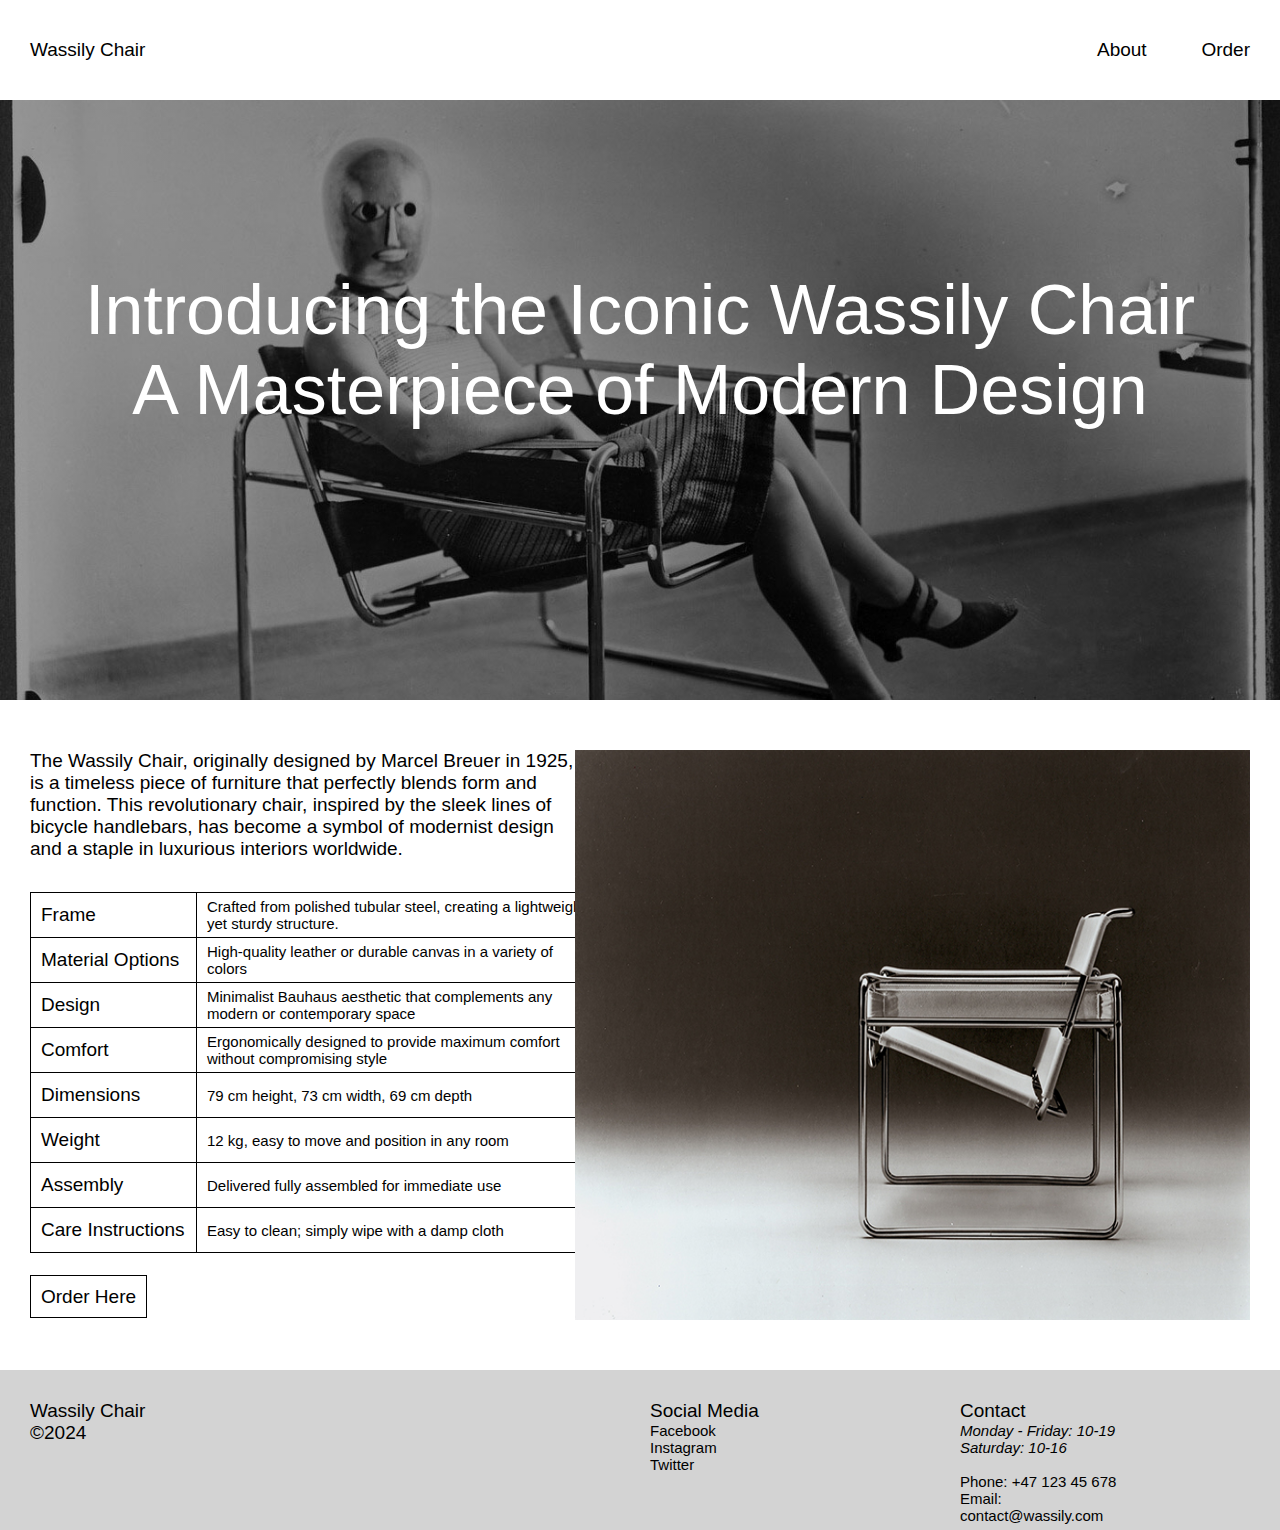
==== src/index.html @ b9aba7d3 "initial commit" ====
<!DOCTYPE html>
<html lang="en">
  <head>
    <meta charset="UTF-8" />
    <meta name="viewport" content="width=device-width, initial-scale=1.0" />
    <link rel="stylesheet" href="./css/variables.css" />
    <link rel="stylesheet" href="./css/components.css" />
    <link rel="stylesheet" href="./css/reset.css" />
    <link rel="stylesheet" href="./css/navbar.css" />
    <link rel="stylesheet" href="./css/style.css" />
    <link rel="stylesheet" href="./css/footer.css" />
    <title>Wassily Chair</title>
  </head>
  <body>
    <!-- Navigation -->
    <nav class="grid__container--navbar">
      <div class="grid__container--navbar-logo">
        <a href="./index.html">Wassily Chair</a>
      </div>
      <div class="grid__container--navbar-about">
        <a href="./index.html">About</a>
      </div>
      <div class="grid__container--navbar-order">
        <a href="./order.html">Order</a>
      </div>
    </nav>

    <!-- Main -->
    <main>
      <!-- Introduction -->
      <div class="main__introduction">
        <p>
          Introducing the Iconic Wassily Chair <br />
          A Masterpiece of Modern Design
        </p>
      </div>

      <!-- Main About Grid -->
      <section class="grid__container--main">
        <div class="grid__container--main-about">
          <p>
            The Wassily Chair, originally designed by Marcel Breuer in 1925, is
            a timeless piece of furniture that perfectly blends form and
            function. This revolutionary chair, inspired by the sleek lines of
            bicycle handlebars, has become a symbol of modernist design and a
            staple in luxurious interiors worldwide.
          </p>
        </div>

        <!-- Table -->
        <div class="grid__container--main-table">
          <table border="1">
            <tbody>
              <tr>
                <th scope="row">Frame</th>
                <td>
                  Crafted from polished tubular steel, creating a lightweight
                  yet sturdy structure.
                </td>
              </tr>
              <tr>
                <th scope="row">Material Options</th>
                <td>
                  High-quality leather or durable canvas in a variety of colors
                </td>
              </tr>
              <tr>
                <th scope="row">Design</th>
                <td>
                  Minimalist Bauhaus aesthetic that complements any modern or
                  contemporary space
                </td>
              </tr>
              <tr>
                <th scope="row">Comfort</th>
                <td>
                  Ergonomically designed to provide maximum comfort without
                  compromising style
                </td>
              </tr>
              <tr>
                <th scope="row">Dimensions</th>
                <td>79 cm height, 73 cm width, 69 cm depth</td>
              </tr>
              <tr>
                <th scope="row">Weight</th>
                <td>12 kg, easy to move and position in any room</td>
              </tr>
              <tr>
                <th scope="row">Assembly</th>
                <td>Delivered fully assembled for immediate use</td>
              </tr>
              <tr>
                <th scope="row">Care Instructions</th>
                <td>Easy to clean; simply wipe with a damp cloth</td>
              </tr>
            </tbody>
          </table>
        </div>

        <!-- Order Button -->
        <div class="grid__container--main-button">
          <a href="./order.html">Order Here</a>
        </div>

        <!-- Image -->
        <div class="grid__container--main-image">
          <img src="./assets/images/wassily-chair.jpg" alt="Wassily Chair" />
        </div>
      </section>
    </main>

    <!-- Footer -->
    <footer class="grid__container--footer">
      <div class="grid__container--footer-copyright">
        <h2>
          Wassily Chair <br />
          ©2024
        </h2>
      </div>
      <div class="grid__container--footer-social">
        <h2>Social Media</h2>
        <p>
          Facebook <br />
          Instagram <br />
          Twitter
        </p>
      </div>
      <div class="grid__container--footer-contact">
        <h2>Contact</h2>
        <p>
          <i>Monday - Friday: 10-19<br />Saturday: 10-16</i><br />
          <br />Phone: +47 123 45 678 <br />Email: contact@wassily.com
        </p>
      </div>
    </footer>
  </body>
</html>
---- src/css/variables.css ----
:root{
    /* Colors */
    --main-background-color: white;
    --main-text-color: black;
    --second-text-color: white;
    --main-border-color: black;
    --button-hover-background-color: black;
    --footer-background-color: lightgray;

    /* Typography */
    --font-family: Helvetica, sans-serif;
    --font-weight: lighter;
    --font-style-navbar-hover: italic;
    --font-size-navbar: 19px;
    --font-size-introduction: 70px;
    --font-size-about: 19px;
    --font-size-th: 19px;
    --font-size-td: 15px;
    --font-size-button: 19px;
    --font-size-footer-h2: 19px;
    --font-size-footer-p: 15px;

    /* Tablet */

    /* Mobile */
}
---- src/css/components.css ----
/* Order Here Main Button */
.grid__container--main-button {
  grid-column: 1 / 7;
}

.grid__container--main-button a {
  height: 45px;
  width: 120px;
  padding: 10px;
  border: 1px solid var(--main-border-color);
  background-color: var(--main-background-color);
  color: var(--main-text-color);
  font-family: var(--font-family);
  font-weight: var(--font-weight);
  font-size: var(--font-size-button);
  text-align: center;
  text-decoration: none;
}

.grid__container--main-button a:hover {
  background-color: var(--button-hover-background-color);
  color: var(--second-text-color);
}

/* Order Button */
.grid__container--order-button button {
  margin-top: 40px;
  height: 45px;
  width: 120px;
  padding: 10px;
  border: 1px solid var(--main-border-color);
  background-color: var(--main-background-color);
  color: var(--main-text-color);
  font-family: var(--font-family);
  font-weight: var(--font-weight);
  font-size: var(--font-size-button);
  text-align: center;
  text-decoration: none;
}

.grid__container--order-button button:hover {
  background-color: var(--button-hover-background-color);
  color: var(--second-text-color);
}
---- src/css/navbar.css ----
.grid__container--navbar{
    background-color: var(--main-background-color);
    padding: 30px;
    width: 100%;
    height: 100px;
    display: grid;
    grid-template-columns: repeat(12, 1fr);
    grid-gap: 20px;
    position: fixed;
}

.grid__container--navbar a{
    text-decoration: none;
    color: var(--main-text-color);
    font-size: var(--font-size-navbar);
}

.grid__container--navbar a:hover{
    font-style: var(--font-style-navbar-hover);
}

.grid__container--navbar-logo{
    grid-column: 1 / 3;
    display: flex;
    align-items: center;
}

.grid__container--navbar-about,
.grid__container--navbar-order {
    display: flex;
    justify-content: flex-end;
    align-items: center;
}

.grid__container--navbar-about{
    grid-column: 11 / 12;
}

.grid__container--navbar-order{
    grid-column: 12 / 13;
}

/* Media Queries */
/* Tablet */
@media screen and (max-width: 820px){
    .grid__container--navbar{
        grid-template-columns: repeat(8, 1fr);
    }

    .grid__container--navbar-about{
        grid-column: 7 / 8;
    }
    
    .grid__container--navbar-order{
        grid-column: 8 / 9;
    }
}


/* Mobile */
@media screen and (max-width: 430px){

}
---- src/css/style.css ----
body{
    display: flex;
    flex-direction: column;
    font-family: var(--font-family);
    font-weight: var(--font-weight);
}

/* Introduction */
.main__introduction{
    background: linear-gradient(rgba(0, 0, 0, 0.4), rgba(0, 0, 0, 0.4)),
    url("../assets/images/wassily-woman.jpg");
    background-size: cover;
    height: 700px;
    margin-bottom: 20px;
    display: flex;
    align-items: center;
    justify-content: center;
    text-align: center;
}

.main__introduction p{
    color: var(--second-text-color);
    font-size: var(--font-size-introduction);
}

/* Main Content */
.grid__container--main{
    padding: 30px;
    width: 100%;
    display: grid;
    grid-template-columns: repeat(12, 1fr);
    grid-gap: 20px;
}

/* About Text */
.grid__container--main-about{
    grid-column: 1 / 7;
    font-size: var(--font-size-about);
    width: 550px;
}

/* Table */
.grid__container--main-table{
    grid-column: 1 / 7;
    width: 560px;
}

.grid__container--main-table table{
    border-collapse: collapse;
    border: solid 1px black;
}

.grid__container--main-table th{
    height: 45px;
    font-size: var(--font-size-th);
    font-weight: var(--font-weight);
    padding-left: 10px;
    width: 166px;
    text-align: start;
}

.grid__container--main-table td{
    padding-left: 10px;
    font-size: var(--font-size-td);
}

/* Image */
.grid__container--main-image{
    grid-column: 7 / 13;
    grid-row: 1 / 4;
    display: flex;
    justify-content: end;
    align-items: center;
}

.grid__container--main-image img{
    width: 675px;
    height: 570px;
}

/* Media Queries */
/* Tablet */
@media screen and (max-width: 820px){
    .main__introduction{
        height: 500px;
        margin-top: 50px;
    }

    .main__introduction p{
        font-size: 40px;
    }

    .grid__container--main{
        grid-template-columns: repeat(8, 1fr);
    }
    
    .grid__container--main-about{
        grid-column: 1 / 9;
        font-size: 25px;
        margin-bottom: 10px;
    }

    .grid__container--main-image{
        grid-column: 1 / 9;
        grid-row: 2;
        margin-bottom: 20px;
    }

    .grid__container--main-image img{
        width: 100%;
        height: 500px;
    }

    .grid__container--main-table{
        grid-column: 1 / 9;
        width: 100%;
        margin-bottom: 20px;
    }

    .grid__container--main-table th{
        width: 200px;
    }
}

/* Mobile */
@media screen and (max-width: 430px){

}
---- src/css/footer.css ----
.grid__container--footer{
    background-color: var(--footer-background-color);
    display: grid;
    grid-template-columns: repeat(12, 1fr);
    grid-gap: 20px;
    padding: 30px;
    width: 100%;
    height: 160px;
    margin-top: 20px;
}

.grid__container--footer h2{
    font-weight: var(--font-weight);
    font-size: var(--font-size-footer-h2);
}

.grid__container--footer p{
    font-size: var(--font-size-footer-p);
}

.grid__container--footer-copyright{
    grid-column: 1 / 4;
}

.grid__container--footer-social{
    grid-column: 7 / 9;
}

.grid__container--footer-contact{
    grid-column: 10 / 12;
}

/* Media Queries */
/* Tablet */
@media screen and (max-width: 820px){
    .grid__container--footer{
        grid-template-columns: repeat(8, 1fr);
        height: 180px;
    }

    .grid__container--footer-copyright{
        grid-column: 1 / 2;
    }

    .grid__container--footer-social{
        grid-column: 5 / 7;
    }

    .grid__container--footer-contact{
        grid-column: 7 / 9;
    }
}

/* Mobile */
@media screen and (max-width: 430px){

}
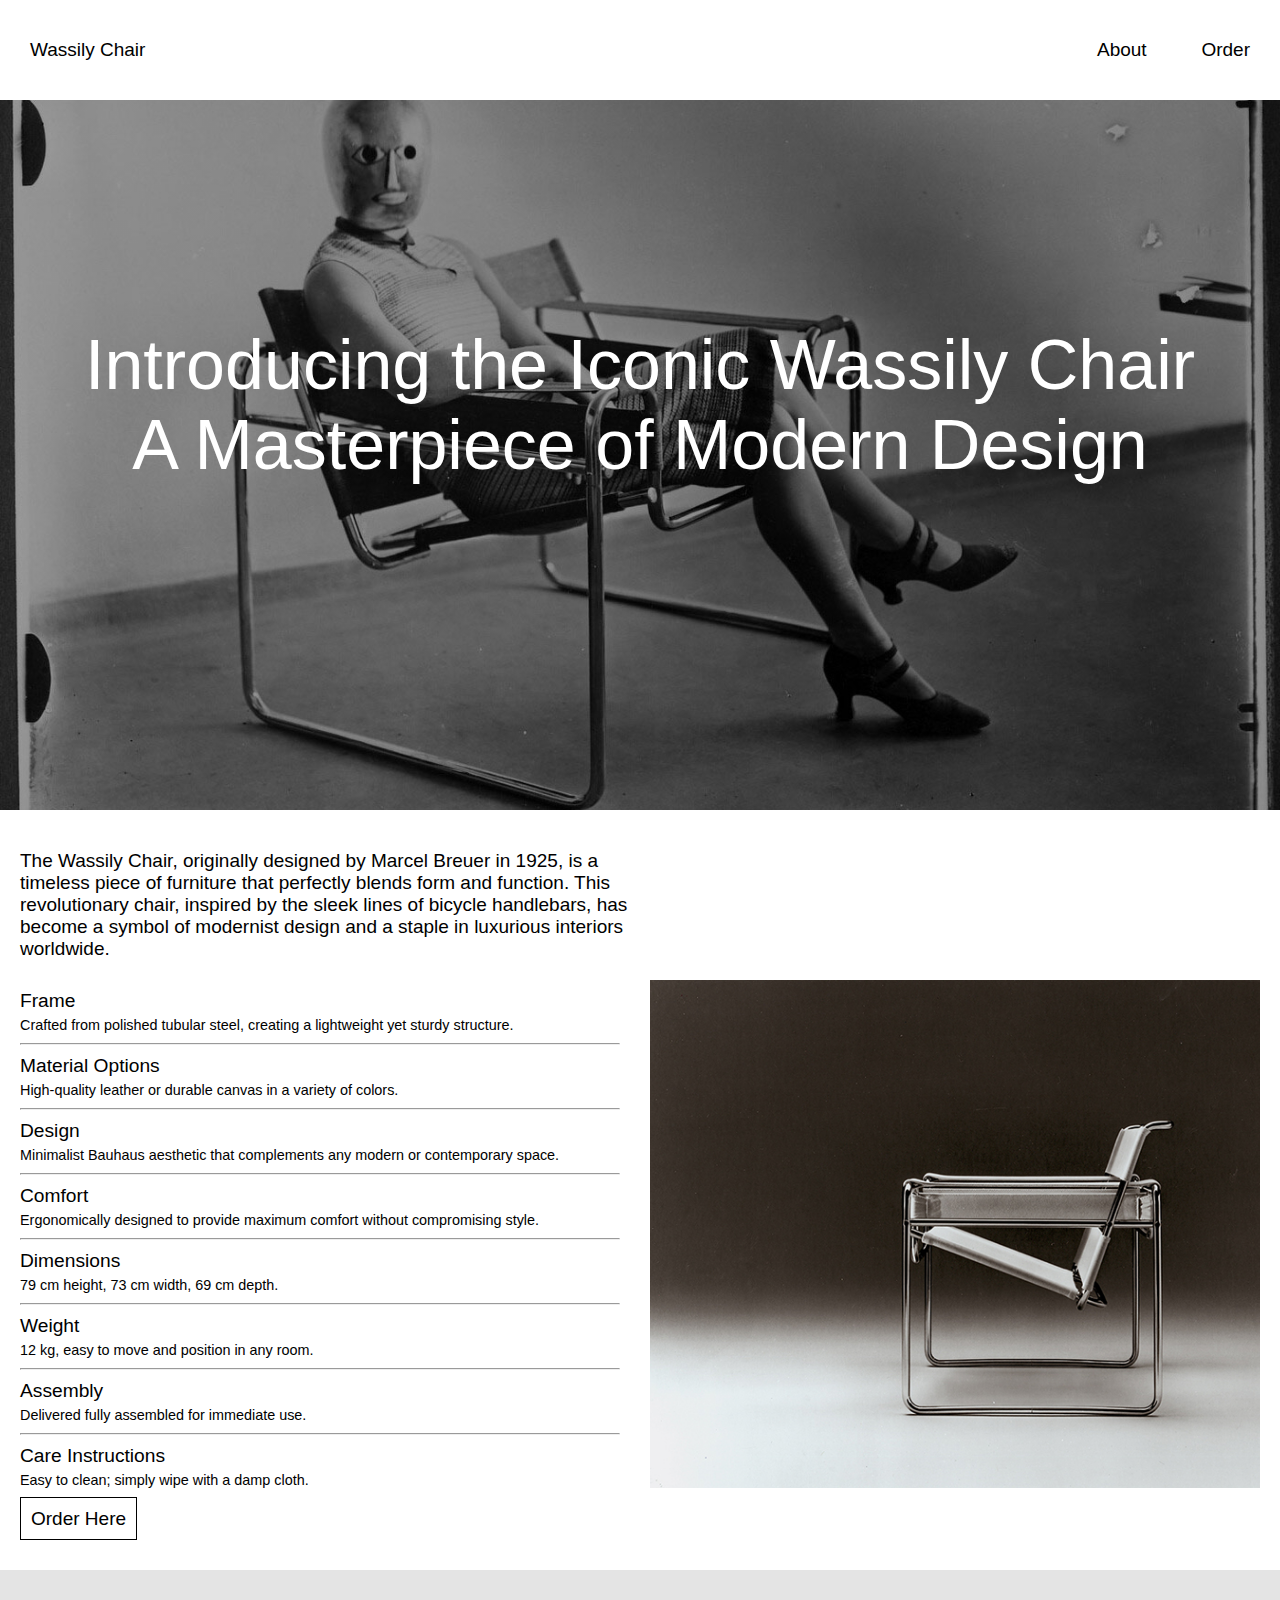
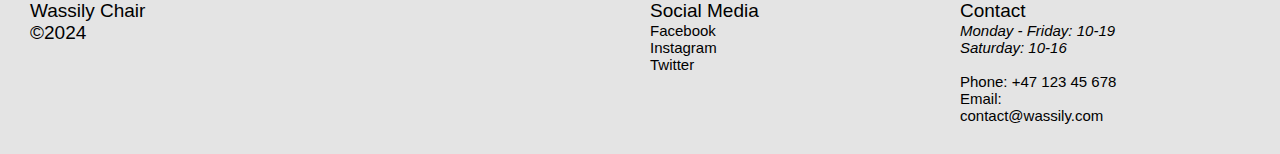
==== commit 72aaff1e: "changed list, media queries, varaibles update" ====
--- a/src/index.html
+++ b/src/index.html
@@ -4,7 +4,6 @@
     <meta charset="UTF-8" />
     <meta name="viewport" content="width=device-width, initial-scale=1.0" />
     <link rel="stylesheet" href="./css/variables.css" />
-    <link rel="stylesheet" href="./css/components.css" />
     <link rel="stylesheet" href="./css/reset.css" />
     <link rel="stylesheet" href="./css/navbar.css" />
     <link rel="stylesheet" href="./css/style.css" />
@@ -35,7 +34,7 @@
         </p>
       </div>
 
-      <!-- Main About Grid -->
+      <!-- Main About / Grid -->
       <section class="grid__container--main">
         <div class="grid__container--main-about">
           <p>
@@ -47,58 +46,63 @@
           </p>
         </div>
 
-        <!-- Table -->
-        <div class="grid__container--main-table">
-          <table border="1">
-            <tbody>
-              <tr>
-                <th scope="row">Frame</th>
-                <td>
-                  Crafted from polished tubular steel, creating a lightweight
-                  yet sturdy structure.
-                </td>
-              </tr>
-              <tr>
-                <th scope="row">Material Options</th>
-                <td>
-                  High-quality leather or durable canvas in a variety of colors
-                </td>
-              </tr>
-              <tr>
-                <th scope="row">Design</th>
-                <td>
-                  Minimalist Bauhaus aesthetic that complements any modern or
-                  contemporary space
-                </td>
-              </tr>
-              <tr>
-                <th scope="row">Comfort</th>
-                <td>
-                  Ergonomically designed to provide maximum comfort without
-                  compromising style
-                </td>
-              </tr>
-              <tr>
-                <th scope="row">Dimensions</th>
-                <td>79 cm height, 73 cm width, 69 cm depth</td>
-              </tr>
-              <tr>
-                <th scope="row">Weight</th>
-                <td>12 kg, easy to move and position in any room</td>
-              </tr>
-              <tr>
-                <th scope="row">Assembly</th>
-                <td>Delivered fully assembled for immediate use</td>
-              </tr>
-              <tr>
-                <th scope="row">Care Instructions</th>
-                <td>Easy to clean; simply wipe with a damp cloth</td>
-              </tr>
-            </tbody>
-          </table>
+        <!-- Products Details List -->
+        <div class="grid__container--about-list">
+          <ul>
+            <li>
+              <h1>Frame</h1>
+              <p>
+                Crafted from polished tubular steel, creating a lightweight yet
+                sturdy structure.
+              </p>
+            </li>
+            <hr />
+            <li>
+              <h1>Material Options</h1>
+              <p>
+                High-quality leather or durable canvas in a variety of colors.
+              </p>
+            </li>
+            <hr />
+            <li>
+              <h1>Design</h1>
+              <p>
+                Minimalist Bauhaus aesthetic that complements any modern or
+                contemporary space.
+              </p>
+            </li>
+            <hr />
+            <li>
+              <h1>Comfort</h1>
+              <p>
+                Ergonomically designed to provide maximum comfort without
+                compromising style.
+              </p>
+            </li>
+            <hr />
+            <li>
+              <h1>Dimensions</h1>
+              <p>79 cm height, 73 cm width, 69 cm depth.</p>
+            </li>
+            <hr />
+            <li>
+              <h1>Weight</h1>
+              <p>12 kg, easy to move and position in any room.</p>
+            </li>
+            <hr />
+            <li>
+              <h1>Assembly</h1>
+              <p>Delivered fully assembled for immediate use.</p>
+            </li>
+            <hr />
+            <li>
+              <h1>Care Instructions</h1>
+              <p>Easy to clean; simply wipe with a damp cloth.</p>
+            </li>
+          </ul>
         </div>
 
-        <!-- Order Button -->
+        <!-- Order Here Button -->
         <div class="grid__container--main-button">
           <a href="./order.html">Order Here</a>
         </div>
--- a/src/css/variables.css
+++ b/src/css/variables.css
@@ -1,26 +1,30 @@
-:root{
-    /* Colors */
-    --main-background-color: white;
-    --main-text-color: black;
-    --second-text-color: white;
-    --main-border-color: black;
-    --button-hover-background-color: black;
-    --footer-background-color: lightgray;
+:root {
+  /* Colors */
+  --color-white: #ffffff;
+  --color-black: #000000;
+  --color-gray: #e4e4e4;
 
-    /* Typography */
-    --font-family: Helvetica, sans-serif;
-    --font-weight: lighter;
-    --font-style-navbar-hover: italic;
-    --font-size-navbar: 19px;
-    --font-size-introduction: 70px;
-    --font-size-about: 19px;
-    --font-size-th: 19px;
-    --font-size-td: 15px;
-    --font-size-button: 19px;
-    --font-size-footer-h2: 19px;
-    --font-size-footer-p: 15px;
+  /* Fonts */
+  --font-family: "Helvetica", sans-serif;
+  --font-weight-base: 300;
 
-    /* Tablet */
+  /* Sizes */
+  --font-size-base: 19px;
+  --font-size-large: 70px;
+  --font-size-small: 0.9rem;
+  --font-size-list-h2: 1.2rem;
+  --font-size-footer: 15px;
 
-    /* Mobile */
-}+  /* Spacing */
+  --spacing-small: 10px;
+  --spacing-medium: 20px;
+  --spacing-large: 30px;
+  --spacing-x-large: 50px;
+  --navbar-height: 100px;
+  --grid-gap: 20px;
+
+  /* Components */
+  --button-height: 45px;
+  --button-width: 120px;
+  --input-height: 35px;
+}
--- a/src/css/navbar.css
+++ b/src/css/navbar.css
@@ -1,63 +1,77 @@
-.grid__container--navbar{
-    background-color: var(--main-background-color);
-    padding: 30px;
-    width: 100%;
-    height: 100px;
-    display: grid;
-    grid-template-columns: repeat(12, 1fr);
-    grid-gap: 20px;
-    position: fixed;
+.grid__container--navbar {
+  background-color: var(--color-white);
+  padding: var(--spacing-large);
+  width: 100%;
+  height: var(--navbar-height);
+  display: grid;
+  grid-template-columns: repeat(12, 1fr);
+  grid-gap: var(--grid-gap);
+  position: fixed;
 }
 
-.grid__container--navbar a{
-    text-decoration: none;
-    color: var(--main-text-color);
-    font-size: var(--font-size-navbar);
+.grid__container--navbar a {
+  text-decoration: none;
+  color: var(--color-black);
+  font-size: var(--font-size-base);
 }
 
-.grid__container--navbar a:hover{
-    font-style: var(--font-style-navbar-hover);
+.grid__container--navbar a:hover {
+  font-style: italic;
 }
 
-.grid__container--navbar-logo{
-    grid-column: 1 / 3;
-    display: flex;
-    align-items: center;
+.grid__container--navbar-logo {
+  grid-column: 1 / 3;
+  display: flex;
+  align-items: center;
 }
 
 .grid__container--navbar-about,
 .grid__container--navbar-order {
-    display: flex;
-    justify-content: flex-end;
-    align-items: center;
+  display: flex;
+  justify-content: flex-end;
+  align-items: center;
 }
 
-.grid__container--navbar-about{
-    grid-column: 11 / 12;
+.grid__container--navbar-about {
+  grid-column: 11 / 12;
 }
 
-.grid__container--navbar-order{
-    grid-column: 12 / 13;
+.grid__container--navbar-order {
+  grid-column: 12 / 13;
 }
 
 /* Media Queries */
 /* Tablet */
-@media screen and (max-width: 820px){
-    .grid__container--navbar{
-        grid-template-columns: repeat(8, 1fr);
-    }
+@media screen and (max-width: 820px) {
+  .grid__container--navbar {
+    grid-template-columns: repeat(8, 1fr);
+  }
 
-    .grid__container--navbar-about{
-        grid-column: 7 / 8;
-    }
-    
-    .grid__container--navbar-order{
-        grid-column: 8 / 9;
-    }
+  .grid__container--navbar-about {
+    grid-column: 7 / 8;
+  }
+
+  .grid__container--navbar-order {
+    grid-column: 8 / 9;
+  }
 }
 
+/* Mobile */
+@media screen and (max-width: 430px) {
+  .grid__container--navbar {
+    grid-template-columns: repeat(4, 1fr);
+    padding: var(--spacing-medium);
+  }
 
-/* Mobile */
-@media screen and (max-width: 430px){
+  .grid__container--navbar-logo {
+    grid-column: 1 / 3;
+  }
 
-}+  .grid__container--navbar-about {
+    grid-column: 3 / 4;
+  }
+
+  .grid__container--navbar-order {
+    grid-column: 4 / 5;
+  }
+}
--- a/src/css/style.css
+++ b/src/css/style.css
@@ -1,128 +1,192 @@
-body{
-    display: flex;
-    flex-direction: column;
-    font-family: var(--font-family);
-    font-weight: var(--font-weight);
+body {
+  display: flex;
+  flex-direction: column;
+  font-family: var(--font-family);
+  font-weight: var(--font-weight-base);
+  width: 100%;
 }
 
-/* Introduction */
-.main__introduction{
-    background: linear-gradient(rgba(0, 0, 0, 0.4), rgba(0, 0, 0, 0.4)),
-    url("../assets/images/wassily-woman.jpg");
-    background-size: cover;
-    height: 700px;
-    margin-bottom: 20px;
-    display: flex;
-    align-items: center;
-    justify-content: center;
-    text-align: center;
+/* --------------------------------------- */
+/* Introduction Section */
+
+.main__introduction {
+  background: linear-gradient(rgba(0, 0, 0, 0.4), rgba(0, 0, 0, 0.4)),
+    url("../assets/images/wassily-woman.jpg") center/cover no-repeat;
+  height: 90vh;
+  display: flex;
+  align-items: center;
+  justify-content: center;
+  text-align: center;
+  margin-bottom: var(--spacing-medium);
 }
 
-.main__introduction p{
-    color: var(--second-text-color);
-    font-size: var(--font-size-introduction);
+.main__introduction p {
+  color: var(--color-white);
+  font-size: var(--font-size-large);
 }
 
+/* --------------------------------------- */
 /* Main Content */
-.grid__container--main{
-    padding: 30px;
-    width: 100%;
-    display: grid;
-    grid-template-columns: repeat(12, 1fr);
-    grid-gap: 20px;
+
+.grid__container--main {
+  padding: var(--spacing-medium);
+  display: grid;
+  grid-template-columns: repeat(12, 1fr);
+  grid-gap: var(--grid-gap);
+  width: 100%;
 }
 
+/* --------------------------------------- */
 /* About Text */
-.grid__container--main-about{
-    grid-column: 1 / 7;
-    font-size: var(--font-size-about);
-    width: 550px;
+
+.grid__container--main-about {
+  grid-column: 1 / 7;
+  font-size: 19px;
 }
 
-/* Table */
-.grid__container--main-table{
-    grid-column: 1 / 7;
-    width: 560px;
+/* --------------------------------------- */
+/* About List */
+
+.grid__container--about-list {
+  grid-column: 1 / 7;
+  grid-row: 2 / 4;
+  padding: 10px 10px 0 0;
+  grid-column: 1 / 7;
+  grid-row: 2 / 4;
 }
 
-.grid__container--main-table table{
-    border-collapse: collapse;
-    border: solid 1px black;
+.grid__container--about-list ul {
+  list-style: none;
 }
 
-.grid__container--main-table th{
-    height: 45px;
-    font-size: var(--font-size-th);
-    font-weight: var(--font-weight);
-    padding-left: 10px;
-    width: 166px;
-    text-align: start;
+.grid__container--about-list hr {
+  margin: 10px 0;
 }
 
-.grid__container--main-table td{
-    padding-left: 10px;
-    font-size: var(--font-size-td);
+.grid__container--about-list h1 {
+  font-size: var(--font-size-list-h2);
+  font-weight: var(--font-weight-base);
+  margin-bottom: 5px;
 }
 
-/* Image */
-.grid__container--main-image{
-    grid-column: 7 / 13;
-    grid-row: 1 / 4;
-    display: flex;
-    justify-content: end;
-    align-items: center;
+.grid__container--about-list p {
+  font-size: var(--font-size-small);
+  font-weight: var(--font-weight-base);
 }
 
-.grid__container--main-image img{
-    width: 675px;
-    height: 570px;
+/* --------------------------------------- */
+/* Image Section */
+
+.grid__container--main-image {
+  grid-column: 7 / 13;
+  grid-row: 2 / 4;
+  display: flex;
+  justify-content: flex-end;
+  align-items: center;
 }
 
-/* Media Queries */
-/* Tablet */
-@media screen and (max-width: 820px){
-    .main__introduction{
-        height: 500px;
-        margin-top: 50px;
-    }
-
-    .main__introduction p{
-        font-size: 40px;
-    }
-
-    .grid__container--main{
-        grid-template-columns: repeat(8, 1fr);
-    }
-    
-    .grid__container--main-about{
-        grid-column: 1 / 9;
-        font-size: 25px;
-        margin-bottom: 10px;
-    }
-
-    .grid__container--main-image{
-        grid-column: 1 / 9;
-        grid-row: 2;
-        margin-bottom: 20px;
-    }
-
-    .grid__container--main-image img{
-        width: 100%;
-        height: 500px;
-    }
-
-    .grid__container--main-table{
-        grid-column: 1 / 9;
-        width: 100%;
-        margin-bottom: 20px;
-    }
-
-    .grid__container--main-table th{
-        width: 200px;
-    }
+.grid__container--main-image img {
+  width: 100%;
+  height: 100%;
+  max-height: 570px;
+  object-fit: cover;
 }
 
+/* --------------------------------------- */
+/* Order Here Main Button */
+
+.grid__container--main-button {
+  grid-column: 1 / 7;
+  grid-row: 4;
+}
+
+.grid__container--main-button a {
+  height: var(--button-height);
+  width: var(--button-width);
+  padding: var(--spacing-small);
+  border: 1px solid var(--color-black);
+  background-color: var(--color-white);
+  color: var(--color-black);
+  font-weight: var(--font-weight-base);
+  font-size: var(--font-size-base);
+  text-align: center;
+  text-decoration: none;
+}
+
+.grid__container--main-button a:hover {
+  background-color: var(--color-black);
+  color: var(--color-white);
+}
+
+/* --------------------------------------- */
+/* Responsive Adjustments */
+/* Tablet */
+
+@media screen and (max-width: 820px) {
+  .main__introduction {
+    height: 40vh;
+    margin-top: var(--spacing-x-large);
+  }
+
+  .main__introduction p {
+    font-size: 2.5rem;
+  }
+
+  .grid__container--main {
+    grid-template-columns: repeat(8, 1fr);
+  }
+
+  .grid__container--main-about {
+    grid-column: 1 / 9;
+    grid-row: 1;
+    font-size: 1.5rem;
+  }
+
+  .grid__container--main-image {
+    grid-column: 1 / 9;
+    grid-row: 2;
+    justify-content: center;
+  }
+
+  .grid__container--main-image img {
+    max-height: 400px;
+  }
+
+  .grid__container--about-list {
+    margin-bottom: var(--spacing-medium);
+    grid-column: 1 / 9;
+    grid-row: 3;
+  }
+
+  .grid__container--main-button {
+    grid-column: 1 / 3;
+    grid-row: 4;
+  }
+}
+
+/* --------------------------------------- */
 /* Mobile */
-@media screen and (max-width: 430px){
 
-}+@media screen and (max-width: 430px) {
+  .grid__container--main {
+    grid-template-columns: repeat(4, 1fr);
+    padding: var(--spacing-medium);
+  }
+
+  .grid__container--main-about {
+    grid-column: 1 / 5;
+    font-size: 1.4rem;
+  }
+
+  .grid__container--main-image {
+    grid-column: 1 / 5;
+    grid-row: 2;
+    justify-content: center;
+  }
+
+  .grid__container--about-list {
+    margin-bottom: var(--spacing-medium);
+    grid-column: 1 / 5;
+    grid-row: 3;
+  }
+}
--- a/src/css/footer.css
+++ b/src/css/footer.css
@@ -1,57 +1,80 @@
-.grid__container--footer{
-    background-color: var(--footer-background-color);
-    display: grid;
-    grid-template-columns: repeat(12, 1fr);
-    grid-gap: 20px;
-    padding: 30px;
-    width: 100%;
-    height: 160px;
-    margin-top: 20px;
+.grid__container--footer {
+  background-color: var(--color-gray);
+  display: grid;
+  grid-template-columns: repeat(12, 1fr);
+  grid-gap: var(--grid-gap);
+  padding: var(--spacing-large);
+  width: 100%;
+  height: 100%;
+  margin-top: var(--spacing-medium);
 }
 
-.grid__container--footer h2{
-    font-weight: var(--font-weight);
-    font-size: var(--font-size-footer-h2);
+.grid__container--footer h2 {
+  font-weight: var(--font-weight-base);
+  font-size: var(--font-size-base);
 }
 
-.grid__container--footer p{
-    font-size: var(--font-size-footer-p);
+.grid__container--footer p {
+  font-size: var(--font-size-footer);
 }
 
-.grid__container--footer-copyright{
-    grid-column: 1 / 4;
+.grid__container--footer-copyright {
+  grid-column: 1 / 4;
 }
 
-.grid__container--footer-social{
-    grid-column: 7 / 9;
+.grid__container--footer-social {
+  grid-column: 7 / 9;
 }
 
-.grid__container--footer-contact{
-    grid-column: 10 / 12;
+.grid__container--footer-contact {
+  grid-column: 10 / 12;
 }
 
 /* Media Queries */
 /* Tablet */
-@media screen and (max-width: 820px){
-    .grid__container--footer{
-        grid-template-columns: repeat(8, 1fr);
-        height: 180px;
-    }
+@media screen and (max-width: 820px) {
+  .grid__container--footer {
+    grid-template-columns: repeat(8, 1fr);
+    height: 180px;
+  }
 
-    .grid__container--footer-copyright{
-        grid-column: 1 / 2;
-    }
+  .grid__container--footer-copyright {
+    grid-column: 1 / 2;
+  }
 
-    .grid__container--footer-social{
-        grid-column: 5 / 7;
-    }
+  .grid__container--footer-social {
+    grid-column: 5 / 7;
+  }
 
-    .grid__container--footer-contact{
-        grid-column: 7 / 9;
-    }
+  .grid__container--footer-contact {
+    grid-column: 7 / 9;
+  }
 }
 
 /* Mobile */
-@media screen and (max-width: 430px){
+@media screen and (max-width: 430px) {
+  .grid__container--footer {
+    grid-template-columns: repeat(4, 1fr);
+    padding: var(--spacing-medium);
+  }
 
-}+  .grid__container--footer-copyright {
+    grid-column: 1 / 3;
+  }
+
+  .grid__container--footer-social {
+    grid-column: 3 / 4;
+  }
+
+  .grid__container--footer-contact {
+    grid-column: 4 / 5;
+  }
+
+  .grid__container--footer h2 {
+    font-size: 1rem;
+  }
+
+  .grid__container--footer p {
+    font-size: 0.6rem;
+  }
+}
